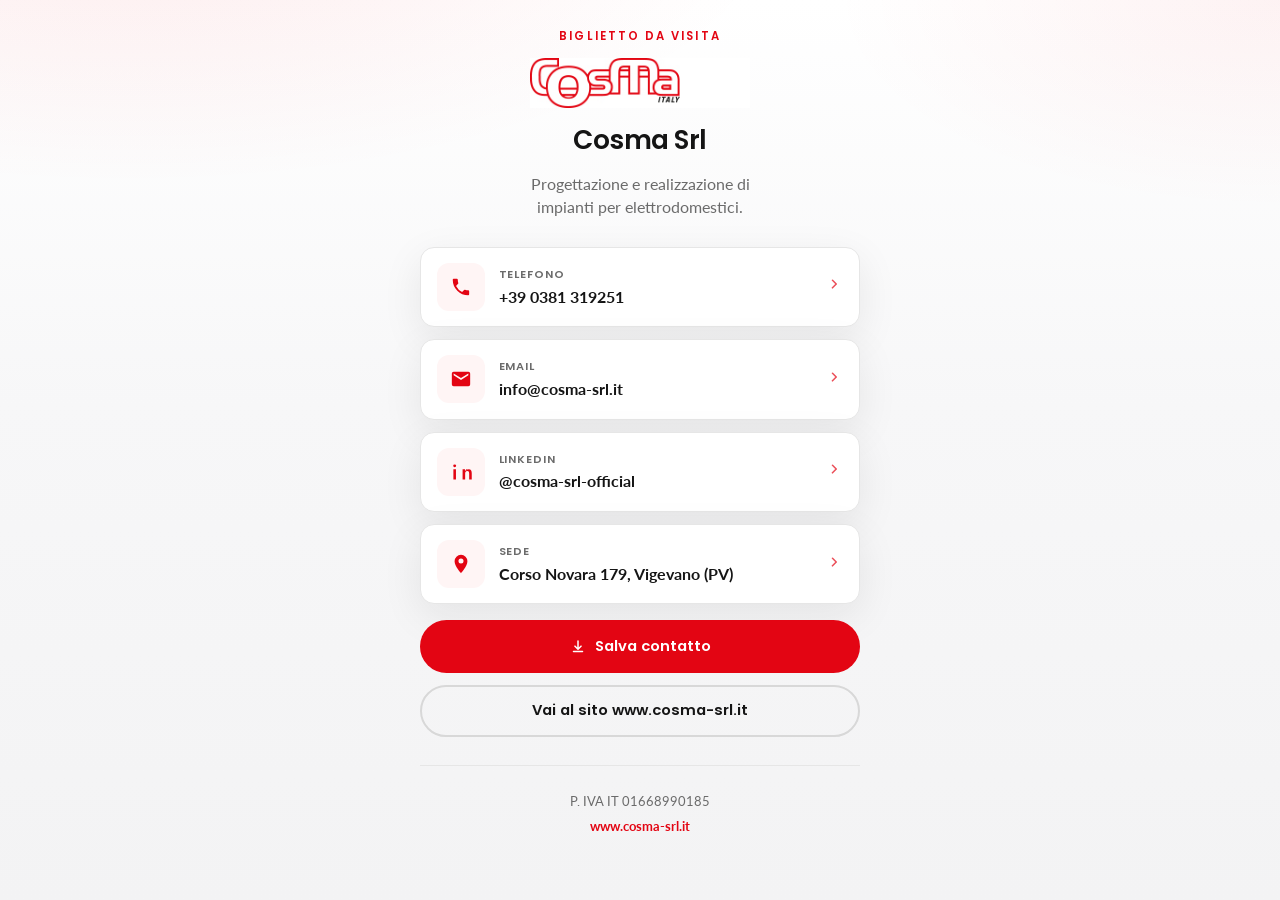
==== contacts/biglietto-visita/index.html @ 89d2467b "Add Cosma business-card QR contact landing page. Host the scan destination under /contacts/biglietto" ====
<!DOCTYPE html>
<html lang="it">
<head>
  <meta charset="UTF-8">
  <meta name="viewport" content="width=device-width, initial-scale=1.0">
  <title>Contatti — Cosma Italy</title>
  <meta name="description" content="Contatti Cosma Srl: telefono, email, LinkedIn e sito web.">
  <meta name="theme-color" content="#e30513">
  <link rel="icon" type="image/png" href="../../assets/img/favicon.png">
  <link rel="preconnect" href="https://fonts.googleapis.com">
  <link rel="preconnect" href="https://fonts.gstatic.com" crossorigin>
  <link href="https://fonts.googleapis.com/css2?family=Lato:wght@400;700&family=Poppins:wght@600;700&display=swap" rel="stylesheet">
  <link rel="stylesheet" href="../../assets/css/styles.css">
</head>
<body>
  <main class="page">
    <header class="brand">
      <p class="brand__eyebrow">Biglietto da visita</p>
      <img class="brand__logo" src="../../assets/img/cosma-logo.jpg" width="220" height="50" alt="Cosma Italy">
      <h1 class="brand__title">Cosma Srl</h1>
      <p class="brand__lead">Progettazione e realizzazione di impianti per elettrodomestici.</p>
    </header>

    <section class="actions" aria-label="Contatti rapidi">
      <a class="action" href="tel:+390381319251">
        <span class="action__icon" aria-hidden="true">
          <svg viewBox="0 0 24 24"><path d="M6.6 10.8a15.1 15.1 0 006.6 6.6l2.2-2.2a1 1 0 011-.24c1.1.36 2.28.55 3.5.55a1 1 0 011 1V20a1 1 0 01-1 1A17 17 0 013 4a1 1 0 011-1h3.5a1 1 0 011 1c0 1.22.19 2.4.55 3.5a1 1 0 01-.25 1l-2.2 2.3z"/></svg>
        </span>
        <span class="action__text">
          <span class="action__label">Telefono</span>
          <span class="action__value">+39 0381 319251</span>
        </span>
        <span class="action__chevron" aria-hidden="true">
          <svg viewBox="0 0 24 24"><path d="M9.3 6.3a1 1 0 011.4 0l5 5a1 1 0 010 1.4l-5 5a1 1 0 11-1.4-1.4L13.6 12 9.3 7.7a1 1 0 010-1.4z"/></svg>
        </span>
      </a>

      <a class="action" href="mailto:info@cosma-srl.it">
        <span class="action__icon" aria-hidden="true">
          <svg viewBox="0 0 24 24"><path d="M20 4H4a2 2 0 00-2 2v12a2 2 0 002 2h16a2 2 0 002-2V6a2 2 0 00-2-2zm0 4l-8 5L4 8V6l8 5 8-5v2z"/></svg>
        </span>
        <span class="action__text">
          <span class="action__label">Email</span>
          <span class="action__value">info@cosma-srl.it</span>
        </span>
        <span class="action__chevron" aria-hidden="true">
          <svg viewBox="0 0 24 24"><path d="M9.3 6.3a1 1 0 011.4 0l5 5a1 1 0 010 1.4l-5 5a1 1 0 11-1.4-1.4L13.6 12 9.3 7.7a1 1 0 010-1.4z"/></svg>
        </span>
      </a>

      <a class="action" href="https://www.linkedin.com/company/cosma-srl-official" target="_blank" rel="noopener noreferrer">
        <span class="action__icon" aria-hidden="true">
          <svg viewBox="0 0 24 24"><path d="M6.5 9H3.7v11.3h2.8V9zM5.1 3.7a1.6 1.6 0 100 3.2 1.6 1.6 0 000-3.2zM20.3 9h-2.7v1.5h.04c.38-.72 1.3-1.48 2.68-1.48 2.87 0 3.4 1.89 3.4 4.35v6.93h-2.8v-6.14c0-1.46-.03-3.34-2.04-3.34-2.04 0-2.35 1.59-2.35 3.23v6.25h-2.8V9h2.69v1.36z"/></svg>
        </span>
        <span class="action__text">
          <span class="action__label">LinkedIn</span>
          <span class="action__value">@cosma-srl-official</span>
        </span>
        <span class="action__chevron" aria-hidden="true">
          <svg viewBox="0 0 24 24"><path d="M9.3 6.3a1 1 0 011.4 0l5 5a1 1 0 010 1.4l-5 5a1 1 0 11-1.4-1.4L13.6 12 9.3 7.7a1 1 0 010-1.4z"/></svg>
        </span>
      </a>

      <a class="action" href="https://www.google.com/maps/search/?api=1&query=Corso+Novara+179+Vigevano+PV" target="_blank" rel="noopener noreferrer">
        <span class="action__icon" aria-hidden="true">
          <svg viewBox="0 0 24 24"><path d="M12 2a7 7 0 00-7 7c0 5.25 7 13 7 13s7-7.75 7-13a7 7 0 00-7-7zm0 9.5A2.5 2.5 0 1112 6a2.5 2.5 0 010 5.5z"/></svg>
        </span>
        <span class="action__text">
          <span class="action__label">Sede</span>
          <span class="action__value">Corso Novara 179, Vigevano (PV)</span>
        </span>
        <span class="action__chevron" aria-hidden="true">
          <svg viewBox="0 0 24 24"><path d="M9.3 6.3a1 1 0 011.4 0l5 5a1 1 0 010 1.4l-5 5a1 1 0 11-1.4-1.4L13.6 12 9.3 7.7a1 1 0 010-1.4z"/></svg>
        </span>
      </a>
    </section>

    <div class="cta">
      <a class="btn btn--primary" href="./cosma.vcf" download="Cosma-Srl.vcf">
        <svg viewBox="0 0 24 24" aria-hidden="true"><path d="M12 3a1 1 0 011 1v8.6l2.3-2.3a1 1 0 111.4 1.4l-4 4a1 1 0 01-1.4 0l-4-4a1 1 0 111.4-1.4L11 12.6V4a1 1 0 011-1zM5 18a1 1 0 011-1h12a1 1 0 110 2H6a1 1 0 01-1-1z"/></svg>
        Salva contatto
      </a>
      <a class="btn btn--ghost" href="https://www.cosma-srl.it/" target="_blank" rel="noopener noreferrer">
        Vai al sito www.cosma-srl.it
      </a>
    </div>

    <footer class="meta">
      <p>P. IVA IT 01668990185</p>
      <p><a href="https://www.cosma-srl.it/">www.cosma-srl.it</a></p>
    </footer>
  </main>
</body>
</html>
---- assets/css/styles.css ----
:root {
  --cosma-red: #e30513;
  --cosma-red-dark: #c00410;
  --ink: #151515;
  --ink-soft: #404040;
  --muted: #6b6b6b;
  --line: #e6e6e6;
  --surface: #ffffff;
  --bg: #f7f7f8;
  --bg-accent: #fff5f5;
  --shadow: 0 12px 40px rgba(21, 21, 21, 0.08);
  --radius: 14px;
  --max: 440px;
}

*,
*::before,
*::after {
  box-sizing: border-box;
}

html {
  -webkit-text-size-adjust: 100%;
}

body {
  margin: 0;
  min-height: 100vh;
  font-family: "Lato", system-ui, sans-serif;
  color: var(--ink);
  background:
    radial-gradient(1200px 500px at 10% -10%, rgba(227, 5, 19, 0.08), transparent 55%),
    radial-gradient(900px 420px at 100% 0%, rgba(227, 5, 19, 0.05), transparent 50%),
    linear-gradient(180deg, #ffffff 0%, var(--bg) 45%, #f3f3f4 100%);
  line-height: 1.45;
}

img {
  max-width: 100%;
  display: block;
}

a {
  color: inherit;
  text-decoration: none;
}

.page {
  width: min(100% - 2rem, var(--max));
  margin: 0 auto;
  padding: 1.75rem 0 2.5rem;
}

.brand {
  display: flex;
  flex-direction: column;
  align-items: center;
  text-align: center;
  gap: 0.85rem;
  margin-bottom: 1.75rem;
  animation: rise 0.55s ease both;
}

.brand__logo {
  width: min(220px, 70vw);
  height: auto;
}

.brand__eyebrow {
  margin: 0;
  font-family: "Poppins", sans-serif;
  font-size: 0.72rem;
  font-weight: 600;
  letter-spacing: 0.18em;
  text-transform: uppercase;
  color: var(--cosma-red);
}

.brand__title {
  margin: 0;
  font-family: "Poppins", sans-serif;
  font-size: clamp(1.35rem, 4.5vw, 1.65rem);
  font-weight: 600;
  letter-spacing: -0.02em;
  color: var(--ink);
}

.brand__lead {
  margin: 0;
  max-width: 28ch;
  color: var(--muted);
  font-size: 0.98rem;
}

.actions {
  display: grid;
  gap: 0.75rem;
  animation: rise 0.65s ease 0.08s both;
}

.action {
  display: grid;
  grid-template-columns: 48px 1fr auto;
  align-items: center;
  gap: 0.85rem;
  padding: 0.95rem 1rem;
  background: var(--surface);
  border: 1px solid var(--line);
  border-radius: var(--radius);
  box-shadow: var(--shadow);
  transition: transform 0.2s ease, border-color 0.2s ease, box-shadow 0.2s ease;
}

.action:hover,
.action:focus-visible {
  transform: translateY(-2px);
  border-color: rgba(227, 5, 19, 0.35);
  box-shadow: 0 16px 36px rgba(227, 5, 19, 0.12);
  outline: none;
}

.action__icon {
  width: 48px;
  height: 48px;
  border-radius: 12px;
  display: grid;
  place-items: center;
  background: var(--bg-accent);
  color: var(--cosma-red);
  flex-shrink: 0;
}

.action__icon svg {
  width: 22px;
  height: 22px;
  fill: currentColor;
}

.action__text {
  min-width: 0;
}

.action__label {
  display: block;
  font-family: "Poppins", sans-serif;
  font-size: 0.7rem;
  font-weight: 600;
  letter-spacing: 0.08em;
  text-transform: uppercase;
  color: var(--muted);
  margin-bottom: 0.15rem;
}

.action__value {
  display: block;
  font-size: 1rem;
  font-weight: 700;
  color: var(--ink);
  word-break: break-word;
}

.action__chevron {
  color: var(--cosma-red);
  opacity: 0.7;
}

.action__chevron svg {
  width: 18px;
  height: 18px;
  fill: currentColor;
}

.cta {
  margin-top: 1rem;
  display: grid;
  gap: 0.75rem;
  animation: rise 0.7s ease 0.14s both;
}

.btn {
  display: inline-flex;
  align-items: center;
  justify-content: center;
  gap: 0.55rem;
  min-height: 52px;
  padding: 0.85rem 1.1rem;
  border-radius: 999px;
  font-family: "Poppins", sans-serif;
  font-size: 0.92rem;
  font-weight: 600;
  border: 2px solid transparent;
  cursor: pointer;
  transition: background 0.2s ease, color 0.2s ease, border-color 0.2s ease, transform 0.2s ease;
}

.btn svg {
  width: 18px;
  height: 18px;
  fill: currentColor;
}

.btn--primary {
  background: var(--cosma-red);
  color: #fff;
}

.btn--primary:hover,
.btn--primary:focus-visible {
  background: var(--cosma-red-dark);
  transform: translateY(-1px);
  outline: none;
}

.btn--ghost {
  background: transparent;
  color: var(--ink);
  border-color: #d8d8d8;
}

.btn--ghost:hover,
.btn--ghost:focus-visible {
  border-color: var(--cosma-red);
  color: var(--cosma-red);
  outline: none;
}

.meta {
  margin-top: 1.75rem;
  padding-top: 1.25rem;
  border-top: 1px solid var(--line);
  text-align: center;
  color: var(--muted);
  font-size: 0.84rem;
  animation: rise 0.75s ease 0.2s both;
}

.meta p {
  margin: 0.35rem 0;
}

.meta a {
  color: var(--cosma-red);
  font-weight: 700;
}

.hub {
  min-height: 100vh;
  display: grid;
  place-items: center;
  padding: 2rem 1rem;
}

.hub__card {
  width: min(100%, 420px);
  text-align: center;
  padding: 2rem 1.25rem;
}

.hub__card h1 {
  margin: 0.75rem 0 0.5rem;
  font-family: "Poppins", sans-serif;
  font-size: 1.4rem;
}

.hub__card p {
  margin: 0 0 1.5rem;
  color: var(--muted);
}

.hub__list {
  list-style: none;
  margin: 0;
  padding: 0;
  display: grid;
  gap: 0.75rem;
}

@keyframes rise {
  from {
    opacity: 0;
    transform: translateY(12px);
  }
  to {
    opacity: 1;
    transform: translateY(0);
  }
}

@media (prefers-reduced-motion: reduce) {
  *,
  *::before,
  *::after {
    animation: none !important;
    transition: none !important;
  }
}
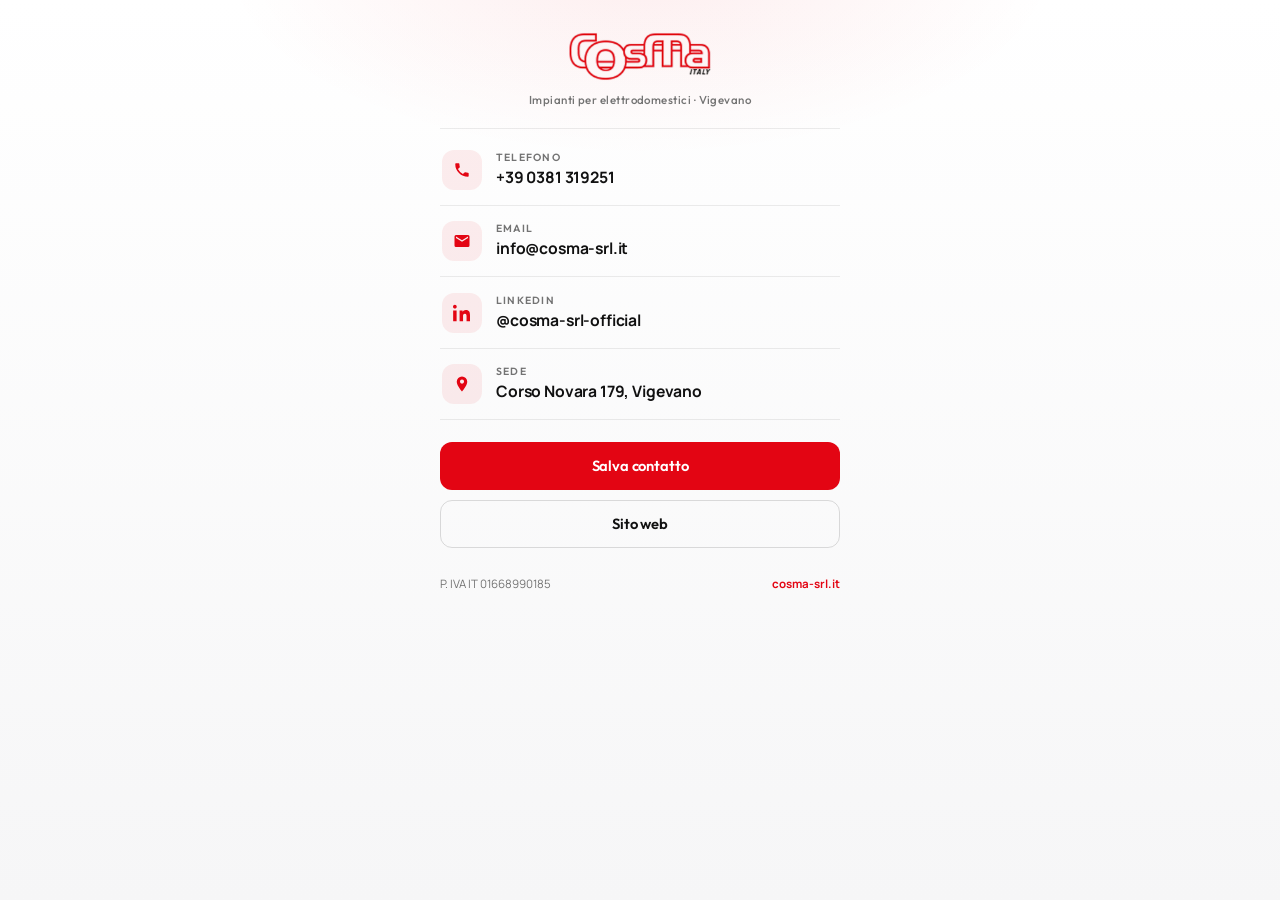
==== commit 9c73e887: "Refine QR contact page with a compact 2026 layout. Shrink the header, drop decorative chrome, and us" ====
--- a/contacts/biglietto-visita/index.html
+++ b/contacts/biglietto-visita/index.html
@@ -5,90 +5,79 @@
   <meta name="viewport" content="width=device-width, initial-scale=1.0">
   <title>Contatti — Cosma Italy</title>
   <meta name="description" content="Contatti Cosma Srl: telefono, email, LinkedIn e sito web.">
-  <meta name="theme-color" content="#e30513">
+  <meta name="theme-color" content="#ffffff">
   <link rel="icon" type="image/png" href="../../assets/img/favicon.png">
   <link rel="preconnect" href="https://fonts.googleapis.com">
   <link rel="preconnect" href="https://fonts.gstatic.com" crossorigin>
-  <link href="https://fonts.googleapis.com/css2?family=Lato:wght@400;700&family=Poppins:wght@600;700&display=swap" rel="stylesheet">
+  <link href="https://fonts.googleapis.com/css2?family=Manrope:wght@500;600;700;800&family=Outfit:wght@500;600;700&display=swap" rel="stylesheet">
   <link rel="stylesheet" href="../../assets/css/styles.css">
 </head>
 <body>
-  <main class="page">
-    <header class="brand">
-      <p class="brand__eyebrow">Biglietto da visita</p>
-      <img class="brand__logo" src="../../assets/img/cosma-logo.jpg" width="220" height="50" alt="Cosma Italy">
-      <h1 class="brand__title">Cosma Srl</h1>
-      <p class="brand__lead">Progettazione e realizzazione di impianti per elettrodomestici.</p>
+  <div class="frame">
+    <header class="top">
+      <img
+        class="top__logo"
+        src="../../assets/img/cosma-logo.png?v=3"
+        width="168"
+        height="61"
+        alt="Cosma Italy"
+      >
+      <p class="top__tag">Impianti per elettrodomestici · Vigevano</p>
     </header>
 
-    <section class="actions" aria-label="Contatti rapidi">
-      <a class="action" href="tel:+390381319251">
-        <span class="action__icon" aria-hidden="true">
-          <svg viewBox="0 0 24 24"><path d="M6.6 10.8a15.1 15.1 0 006.6 6.6l2.2-2.2a1 1 0 011-.24c1.1.36 2.28.55 3.5.55a1 1 0 011 1V20a1 1 0 01-1 1A17 17 0 013 4a1 1 0 011-1h3.5a1 1 0 011 1c0 1.22.19 2.4.55 3.5a1 1 0 01-.25 1l-2.2 2.3z"/></svg>
-        </span>
-        <span class="action__text">
-          <span class="action__label">Telefono</span>
-          <span class="action__value">+39 0381 319251</span>
-        </span>
-        <span class="action__chevron" aria-hidden="true">
-          <svg viewBox="0 0 24 24"><path d="M9.3 6.3a1 1 0 011.4 0l5 5a1 1 0 010 1.4l-5 5a1 1 0 11-1.4-1.4L13.6 12 9.3 7.7a1 1 0 010-1.4z"/></svg>
-        </span>
-      </a>
+    <main>
+      <section class="list" aria-label="Contatti">
+        <a class="row" href="tel:+390381319251">
+          <span class="row__icon" aria-hidden="true">
+            <svg viewBox="0 0 24 24"><path d="M6.6 10.8a15.1 15.1 0 006.6 6.6l2.2-2.2a1 1 0 011-.24c1.1.36 2.28.55 3.5.55a1 1 0 011 1V20a1 1 0 01-1 1A17 17 0 013 4a1 1 0 011-1h3.5a1 1 0 011 1c0 1.22.19 2.4.55 3.5a1 1 0 01-.25 1l-2.2 2.3z"/></svg>
+          </span>
+          <span class="row__body">
+            <span class="row__kicker">Telefono</span>
+            <span class="row__value">+39 0381 319251</span>
+          </span>
+        </a>
 
-      <a class="action" href="mailto:info@cosma-srl.it">
-        <span class="action__icon" aria-hidden="true">
-          <svg viewBox="0 0 24 24"><path d="M20 4H4a2 2 0 00-2 2v12a2 2 0 002 2h16a2 2 0 002-2V6a2 2 0 00-2-2zm0 4l-8 5L4 8V6l8 5 8-5v2z"/></svg>
-        </span>
-        <span class="action__text">
-          <span class="action__label">Email</span>
-          <span class="action__value">info@cosma-srl.it</span>
-        </span>
-        <span class="action__chevron" aria-hidden="true">
-          <svg viewBox="0 0 24 24"><path d="M9.3 6.3a1 1 0 011.4 0l5 5a1 1 0 010 1.4l-5 5a1 1 0 11-1.4-1.4L13.6 12 9.3 7.7a1 1 0 010-1.4z"/></svg>
-        </span>
-      </a>
+        <a class="row" href="mailto:info@cosma-srl.it">
+          <span class="row__icon" aria-hidden="true">
+            <svg viewBox="0 0 24 24"><path d="M20 4H4a2 2 0 00-2 2v12a2 2 0 002 2h16a2 2 0 002-2V6a2 2 0 00-2-2zm0 4l-8 5L4 8V6l8 5 8-5v2z"/></svg>
+          </span>
+          <span class="row__body">
+            <span class="row__kicker">Email</span>
+            <span class="row__value">info@cosma-srl.it</span>
+          </span>
+        </a>
 
-      <a class="action" href="https://www.linkedin.com/company/cosma-srl-official" target="_blank" rel="noopener noreferrer">
-        <span class="action__icon" aria-hidden="true">
-          <svg viewBox="0 0 24 24"><path d="M6.5 9H3.7v11.3h2.8V9zM5.1 3.7a1.6 1.6 0 100 3.2 1.6 1.6 0 000-3.2zM20.3 9h-2.7v1.5h.04c.38-.72 1.3-1.48 2.68-1.48 2.87 0 3.4 1.89 3.4 4.35v6.93h-2.8v-6.14c0-1.46-.03-3.34-2.04-3.34-2.04 0-2.35 1.59-2.35 3.23v6.25h-2.8V9h2.69v1.36z"/></svg>
-        </span>
-        <span class="action__text">
-          <span class="action__label">LinkedIn</span>
-          <span class="action__value">@cosma-srl-official</span>
-        </span>
-        <span class="action__chevron" aria-hidden="true">
-          <svg viewBox="0 0 24 24"><path d="M9.3 6.3a1 1 0 011.4 0l5 5a1 1 0 010 1.4l-5 5a1 1 0 11-1.4-1.4L13.6 12 9.3 7.7a1 1 0 010-1.4z"/></svg>
-        </span>
-      </a>
+        <a class="row" href="https://www.linkedin.com/company/cosma-srl-official" target="_blank" rel="noopener noreferrer">
+          <span class="row__icon" aria-hidden="true">
+            <svg viewBox="0 0 24 24"><path d="M4.98 3.5C4.98 4.88 3.86 6 2.5 6S.02 4.88.02 3.5 1.14 1 2.5 1s2.48 1.12 2.48 2.5zM.2 8.5h4.6V23H.2V8.5zM8.34 8.5h4.4v1.98h.06c.61-1.16 2.11-2.38 4.35-2.38 4.65 0 5.51 3.06 5.51 7.04V23h-4.6v-6.5c0-1.55-.03-3.54-2.16-3.54-2.16 0-2.49 1.69-2.49 3.43V23h-4.6V8.5z"/></svg>
+          </span>
+          <span class="row__body">
+            <span class="row__kicker">LinkedIn</span>
+            <span class="row__value">@cosma-srl-official</span>
+          </span>
+        </a>
 
-      <a class="action" href="https://www.google.com/maps/search/?api=1&query=Corso+Novara+179+Vigevano+PV" target="_blank" rel="noopener noreferrer">
-        <span class="action__icon" aria-hidden="true">
-          <svg viewBox="0 0 24 24"><path d="M12 2a7 7 0 00-7 7c0 5.25 7 13 7 13s7-7.75 7-13a7 7 0 00-7-7zm0 9.5A2.5 2.5 0 1112 6a2.5 2.5 0 010 5.5z"/></svg>
-        </span>
-        <span class="action__text">
-          <span class="action__label">Sede</span>
-          <span class="action__value">Corso Novara 179, Vigevano (PV)</span>
-        </span>
-        <span class="action__chevron" aria-hidden="true">
-          <svg viewBox="0 0 24 24"><path d="M9.3 6.3a1 1 0 011.4 0l5 5a1 1 0 010 1.4l-5 5a1 1 0 11-1.4-1.4L13.6 12 9.3 7.7a1 1 0 010-1.4z"/></svg>
-        </span>
-      </a>
-    </section>
+        <a class="row" href="https://www.google.com/maps/search/?api=1&query=Corso+Novara+179+Vigevano+PV" target="_blank" rel="noopener noreferrer">
+          <span class="row__icon" aria-hidden="true">
+            <svg viewBox="0 0 24 24"><path d="M12 2a7 7 0 00-7 7c0 5.25 7 13 7 13s7-7.75 7-13a7 7 0 00-7-7zm0 9.5A2.5 2.5 0 1112 6a2.5 2.5 0 010 5.5z"/></svg>
+          </span>
+          <span class="row__body">
+            <span class="row__kicker">Sede</span>
+            <span class="row__value">Corso Novara 179, Vigevano</span>
+          </span>
+        </a>
+      </section>
 
-    <div class="cta">
-      <a class="btn btn--primary" href="./cosma.vcf" download="Cosma-Srl.vcf">
-        <svg viewBox="0 0 24 24" aria-hidden="true"><path d="M12 3a1 1 0 011 1v8.6l2.3-2.3a1 1 0 111.4 1.4l-4 4a1 1 0 01-1.4 0l-4-4a1 1 0 111.4-1.4L11 12.6V4a1 1 0 011-1zM5 18a1 1 0 011-1h12a1 1 0 110 2H6a1 1 0 01-1-1z"/></svg>
-        Salva contatto
-      </a>
-      <a class="btn btn--ghost" href="https://www.cosma-srl.it/" target="_blank" rel="noopener noreferrer">
-        Vai al sito www.cosma-srl.it
-      </a>
-    </div>
+      <div class="actions">
+        <a class="btn btn--fill" href="./cosma.vcf" download="Cosma-Srl.vcf">Salva contatto</a>
+        <a class="btn btn--line" href="https://www.cosma-srl.it/" target="_blank" rel="noopener noreferrer">Sito web</a>
+      </div>
+    </main>
 
-    <footer class="meta">
-      <p>P. IVA IT 01668990185</p>
-      <p><a href="https://www.cosma-srl.it/">www.cosma-srl.it</a></p>
+    <footer class="foot">
+      <span>P. IVA IT 01668990185</span>
+      <a href="https://www.cosma-srl.it/">cosma-srl.it</a>
     </footer>
-  </main>
+  </div>
 </body>
 </html>
--- a/assets/css/styles.css
+++ b/assets/css/styles.css
@@ -1,16 +1,12 @@
 :root {
-  --cosma-red: #e30513;
-  --cosma-red-dark: #c00410;
-  --ink: #151515;
-  --ink-soft: #404040;
-  --muted: #6b6b6b;
-  --line: #e6e6e6;
-  --surface: #ffffff;
-  --bg: #f7f7f8;
-  --bg-accent: #fff5f5;
-  --shadow: 0 12px 40px rgba(21, 21, 21, 0.08);
-  --radius: 14px;
-  --max: 440px;
+  --red: #e30513;
+  --red-deep: #c10410;
+  --ink: #111111;
+  --mute: #737373;
+  --line: rgba(17, 17, 17, 0.08);
+  --wash: #f6f6f7;
+  --white: #ffffff;
+  --max: 400px;
 }
 
 *,
@@ -25,19 +21,18 @@
 
 body {
   margin: 0;
-  min-height: 100vh;
-  font-family: "Lato", system-ui, sans-serif;
+  min-height: 100dvh;
+  font-family: "Manrope", system-ui, sans-serif;
   color: var(--ink);
   background:
-    radial-gradient(1200px 500px at 10% -10%, rgba(227, 5, 19, 0.08), transparent 55%),
-    radial-gradient(900px 420px at 100% 0%, rgba(227, 5, 19, 0.05), transparent 50%),
-    linear-gradient(180deg, #ffffff 0%, var(--bg) 45%, #f3f3f4 100%);
-  line-height: 1.45;
+    radial-gradient(600px 280px at 50% -40px, rgba(227, 5, 19, 0.07), transparent 70%),
+    linear-gradient(180deg, #ffffff 0%, var(--wash) 100%);
+  line-height: 1.4;
 }
 
 img {
+  display: block;
   max-width: 100%;
-  display: block;
 }
 
 a {
@@ -45,226 +40,189 @@
   text-decoration: none;
 }
 
-.page {
+.frame {
   width: min(100% - 2rem, var(--max));
   margin: 0 auto;
-  padding: 1.75rem 0 2.5rem;
-}
-
-.brand {
-  display: flex;
-  flex-direction: column;
-  align-items: center;
+  padding: 1.5rem 0 2rem;
+  animation: enter 0.55s ease both;
+}
+
+/* Compact brand header */
+.top {
+  display: grid;
+  justify-items: center;
+  gap: 0.55rem;
+  padding: 0.35rem 0 1.25rem;
+  border-bottom: 1px solid var(--line);
+}
+
+.top__logo {
+  width: 148px;
+  height: auto;
+  mix-blend-mode: multiply;
+  animation: rise 0.6s cubic-bezier(0.22, 1, 0.36, 1) both;
+}
+
+.top__tag {
+  margin: 0;
+  font-family: "Outfit", sans-serif;
+  font-size: 0.72rem;
+  font-weight: 500;
+  letter-spacing: 0.04em;
+  color: var(--mute);
   text-align: center;
-  gap: 0.85rem;
-  margin-bottom: 1.75rem;
-  animation: rise 0.55s ease both;
-}
-
-.brand__logo {
-  width: min(220px, 70vw);
-  height: auto;
-}
-
-.brand__eyebrow {
-  margin: 0;
-  font-family: "Poppins", sans-serif;
-  font-size: 0.72rem;
-  font-weight: 600;
-  letter-spacing: 0.18em;
-  text-transform: uppercase;
-  color: var(--cosma-red);
-}
-
-.brand__title {
-  margin: 0;
-  font-family: "Poppins", sans-serif;
-  font-size: clamp(1.35rem, 4.5vw, 1.65rem);
-  font-weight: 600;
-  letter-spacing: -0.02em;
-  color: var(--ink);
-}
-
-.brand__lead {
-  margin: 0;
-  max-width: 28ch;
-  color: var(--muted);
-  font-size: 0.98rem;
-}
-
-.actions {
-  display: grid;
-  gap: 0.75rem;
-  animation: rise 0.65s ease 0.08s both;
-}
-
-.action {
-  display: grid;
-  grid-template-columns: 48px 1fr auto;
+  animation: rise 0.7s cubic-bezier(0.22, 1, 0.36, 1) 0.05s both;
+}
+
+/* Contact rows — interactive, not decorative cards */
+.list {
+  margin-top: 0.35rem;
+  display: grid;
+}
+
+.row {
+  display: grid;
+  grid-template-columns: 40px 1fr;
   align-items: center;
   gap: 0.85rem;
-  padding: 0.95rem 1rem;
-  background: var(--surface);
-  border: 1px solid var(--line);
-  border-radius: var(--radius);
-  box-shadow: var(--shadow);
-  transition: transform 0.2s ease, border-color 0.2s ease, box-shadow 0.2s ease;
-}
-
-.action:hover,
-.action:focus-visible {
-  transform: translateY(-2px);
-  border-color: rgba(227, 5, 19, 0.35);
-  box-shadow: 0 16px 36px rgba(227, 5, 19, 0.12);
-  outline: none;
-}
-
-.action__icon {
-  width: 48px;
-  height: 48px;
+  padding: 0.95rem 0.15rem;
+  border-bottom: 1px solid var(--line);
+  transition: background 0.2s ease, padding 0.2s ease;
+}
+
+.row:active {
+  background: rgba(227, 5, 19, 0.03);
+}
+
+.row__icon {
+  width: 40px;
+  height: 40px;
   border-radius: 12px;
   display: grid;
   place-items: center;
-  background: var(--bg-accent);
-  color: var(--cosma-red);
-  flex-shrink: 0;
-}
-
-.action__icon svg {
-  width: 22px;
-  height: 22px;
-  fill: currentColor;
-}
-
-.action__text {
-  min-width: 0;
-}
-
-.action__label {
-  display: block;
-  font-family: "Poppins", sans-serif;
-  font-size: 0.7rem;
-  font-weight: 600;
-  letter-spacing: 0.08em;
-  text-transform: uppercase;
-  color: var(--muted);
-  margin-bottom: 0.15rem;
-}
-
-.action__value {
-  display: block;
-  font-size: 1rem;
-  font-weight: 700;
-  color: var(--ink);
-  word-break: break-word;
-}
-
-.action__chevron {
-  color: var(--cosma-red);
-  opacity: 0.7;
-}
-
-.action__chevron svg {
+  background: rgba(227, 5, 19, 0.07);
+  color: var(--red);
+}
+
+.row__icon svg {
   width: 18px;
   height: 18px;
   fill: currentColor;
 }
 
-.cta {
-  margin-top: 1rem;
-  display: grid;
-  gap: 0.75rem;
-  animation: rise 0.7s ease 0.14s both;
+.row__body {
+  min-width: 0;
+  display: grid;
+  gap: 0.1rem;
+}
+
+.row__kicker {
+  font-family: "Outfit", sans-serif;
+  font-size: 0.65rem;
+  font-weight: 600;
+  letter-spacing: 0.12em;
+  text-transform: uppercase;
+  color: var(--mute);
+}
+
+.row__value {
+  font-size: 0.98rem;
+  font-weight: 700;
+  letter-spacing: -0.01em;
+  color: var(--ink);
+  word-break: break-word;
+}
+
+.actions {
+  margin-top: 1.35rem;
+  display: grid;
+  gap: 0.65rem;
+  animation: rise 0.75s cubic-bezier(0.22, 1, 0.36, 1) 0.1s both;
 }
 
 .btn {
   display: inline-flex;
   align-items: center;
   justify-content: center;
-  gap: 0.55rem;
-  min-height: 52px;
-  padding: 0.85rem 1.1rem;
-  border-radius: 999px;
-  font-family: "Poppins", sans-serif;
+  min-height: 48px;
+  padding: 0.8rem 1rem;
+  border-radius: 12px;
+  font-family: "Outfit", sans-serif;
   font-size: 0.92rem;
   font-weight: 600;
-  border: 2px solid transparent;
-  cursor: pointer;
-  transition: background 0.2s ease, color 0.2s ease, border-color 0.2s ease, transform 0.2s ease;
-}
-
-.btn svg {
-  width: 18px;
-  height: 18px;
-  fill: currentColor;
-}
-
-.btn--primary {
-  background: var(--cosma-red);
+  letter-spacing: -0.01em;
+  transition: transform 0.18s ease, background 0.18s ease, color 0.18s ease, border-color 0.18s ease;
+}
+
+.btn--fill {
+  background: var(--red);
   color: #fff;
 }
 
-.btn--primary:hover,
-.btn--primary:focus-visible {
-  background: var(--cosma-red-dark);
+.btn--fill:hover,
+.btn--fill:focus-visible {
+  background: var(--red-deep);
   transform: translateY(-1px);
   outline: none;
 }
 
-.btn--ghost {
+.btn--line {
   background: transparent;
   color: var(--ink);
-  border-color: #d8d8d8;
-}
-
-.btn--ghost:hover,
-.btn--ghost:focus-visible {
-  border-color: var(--cosma-red);
-  color: var(--cosma-red);
+  border: 1px solid rgba(17, 17, 17, 0.14);
+}
+
+.btn--line:hover,
+.btn--line:focus-visible {
+  border-color: var(--red);
+  color: var(--red);
   outline: none;
 }
 
-.meta {
+.foot {
   margin-top: 1.75rem;
-  padding-top: 1.25rem;
-  border-top: 1px solid var(--line);
-  text-align: center;
-  color: var(--muted);
-  font-size: 0.84rem;
-  animation: rise 0.75s ease 0.2s both;
-}
-
-.meta p {
-  margin: 0.35rem 0;
-}
-
-.meta a {
-  color: var(--cosma-red);
+  display: flex;
+  justify-content: space-between;
+  gap: 1rem;
+  align-items: center;
+  font-size: 0.72rem;
+  color: var(--mute);
+}
+
+.foot a {
+  color: var(--red);
   font-weight: 700;
 }
 
+/* Hub */
 .hub {
-  min-height: 100vh;
+  min-height: 100dvh;
   display: grid;
   place-items: center;
   padding: 2rem 1rem;
 }
 
 .hub__card {
-  width: min(100%, 420px);
+  width: min(100%, 380px);
   text-align: center;
-  padding: 2rem 1.25rem;
+}
+
+.hub__card .top__logo {
+  margin: 0 auto 1rem;
 }
 
 .hub__card h1 {
-  margin: 0.75rem 0 0.5rem;
-  font-family: "Poppins", sans-serif;
-  font-size: 1.4rem;
+  margin: 0 0 0.4rem;
+  font-family: "Outfit", sans-serif;
+  font-size: 1.35rem;
+  font-weight: 700;
+  letter-spacing: -0.03em;
 }
 
 .hub__card p {
-  margin: 0 0 1.5rem;
-  color: var(--muted);
+  margin: 0 0 1.4rem;
+  color: var(--mute);
+  font-size: 0.92rem;
 }
 
 .hub__list {
@@ -272,13 +230,18 @@
   margin: 0;
   padding: 0;
   display: grid;
-  gap: 0.75rem;
+  gap: 0.65rem;
+}
+
+@keyframes enter {
+  from { opacity: 0; }
+  to { opacity: 1; }
 }
 
 @keyframes rise {
   from {
     opacity: 0;
-    transform: translateY(12px);
+    transform: translateY(10px);
   }
   to {
     opacity: 1;
